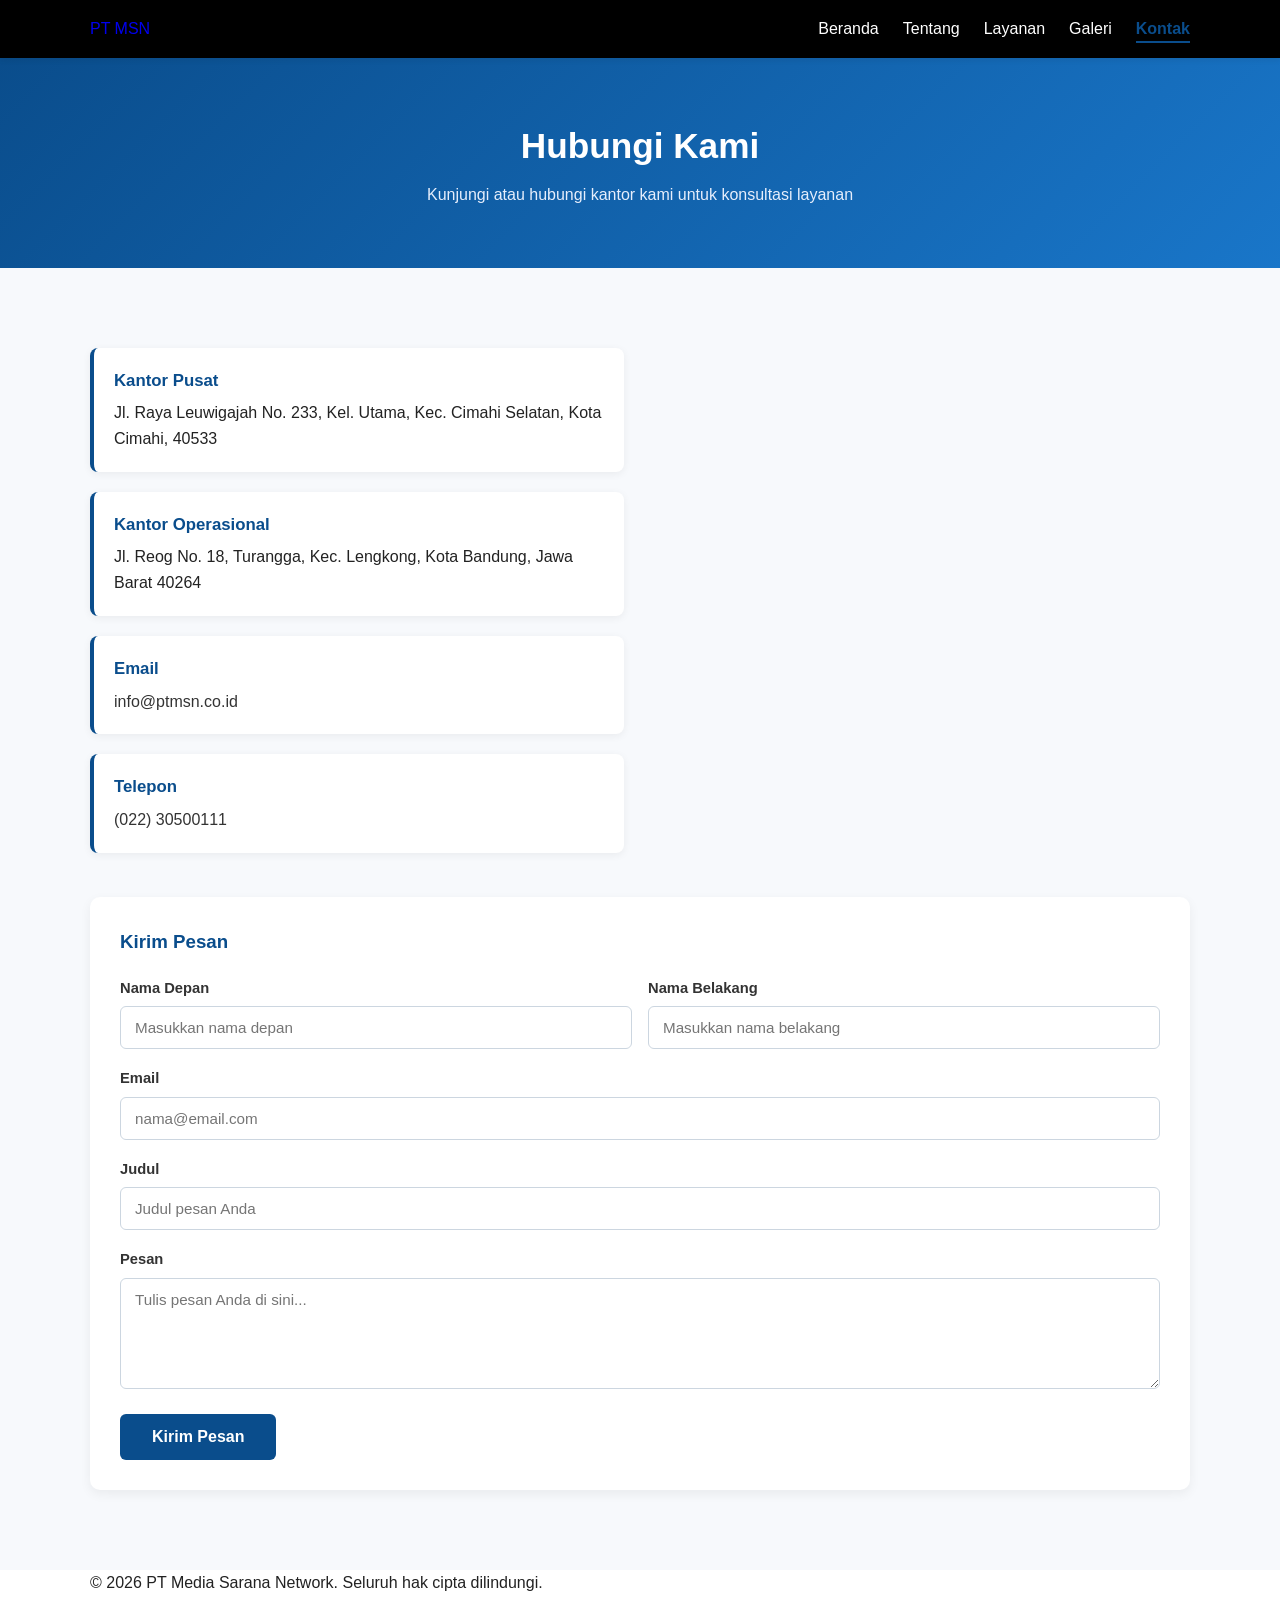
==== contact.html @ 2dfa94d7 "feat: tambah halaman gallery, contact, google maps, dan form kontak lengkap dengan styling" ====
<!DOCTYPE html>
<html lang="id">
<head>
  <meta charset="UTF-8">
  <meta name="viewport" content="width=device-width, initial-scale=1.0">
  <title>Kontak - PT Media Sarana Network</title>
  <link rel="stylesheet" href="css/style.css">
</head>
<body>

  <header class="site-header">
    <div class="container navbar">
      <a href="index.html" class="logo">PT MSN</a>
      <nav class="nav-menu">
        <ul>
          <li><a href="index.html">Beranda</a></li>
          <li><a href="about.html">Tentang</a></li>
          <li><a href="services.html">Layanan</a></li>
          <li><a href="gallery.html">Galeri</a></li>
          <li><a href="contact.html" class="active">Kontak</a></li>
        </ul>
      </nav>
    </div>
  </header>

  <main>
    <section class="page-banner">
      <div class="container">
        <h1>Hubungi Kami</h1>
        <p>Kunjungi atau hubungi kantor kami untuk konsultasi layanan</p>
      </div>
    </section>

    <section class="contact">
      <div class="container">
        <div class="contact-wrapper">

          <div class="contact-info">
            <div class="info-item">
              <h3>Kantor Pusat</h3>
              <p>Jl. Raya Leuwigajah No. 233, Kel. Utama, Kec. Cimahi Selatan, Kota Cimahi, 40533</p>
            </div>
            <div class="info-item">
              <h3>Kantor Operasional</h3>
              <p>Jl. Reog No. 18, Turangga, Kec. Lengkong, Kota Bandung, Jawa Barat 40264</p>
            </div>
            <div class="info-item">
              <h3>Email</h3>
              <p><a href="mailto:info@ptmsn.co.id">info@ptmsn.co.id</a></p>
            </div>
            <div class="info-item">
              <h3>Telepon</h3>
              <p><a href="tel:02230500111">(022) 30500111</a></p>
            </div>
          </div>

          <div class="contact-map">
            <iframe
              src="https://www.google.com/maps/embed?pb=!1m18!1m12!1m3!1d3960.9014613088307!2d107.53969801427687!3d-6.902386595012479!2m3!1f0!2f0!3f0!3m2!1i1024!2i768!4f13.1!3m3!1m2!1s0x2e68e5ba55b114ff%3A0xfdccda7ba321e730!2sJl.%20Raya%20Leuwigajah%20No.233%2C%20Utama%2C%20Kec.%20Cimahi%20Sel.%2C%20Kota%20Cimahi%2C%20Jawa%20Barat%2040533!5e0!3m2!1sid!2sid!4v1612411173907!5m2!1sid!2sid"
              width="100%"
              height="320"
              style="border:0;"
              allowfullscreen=""
              loading="lazy"
              referrerpolicy="no-referrer-when-downgrade"
              title="Lokasi Kantor PT Media Sarana Network">
            </iframe>
          </div>

          <div class="contact-form-wrapper">
            <h3>Kirim Pesan</h3>
            <form class="contact-form">
              <div class="form-row">
                <div class="form-group">
                  <label for="nama-depan">Nama Depan</label>
                  <input type="text" id="nama-depan" name="nama_depan" placeholder="Masukkan nama depan" required>
                </div>
                <div class="form-group">
                  <label for="nama-belakang">Nama Belakang</label>
                  <input type="text" id="nama-belakang" name="nama_belakang" placeholder="Masukkan nama belakang">
                </div>
              </div>

              <div class="form-group">
                <label for="email">Email</label>
                <input type="email" id="email" name="email" placeholder="nama@email.com" required>
              </div>

              <div class="form-group">
                <label for="judul">Judul</label>
                <input type="text" id="judul" name="judul" placeholder="Judul pesan Anda">
              </div>

              <div class="form-group">
                <label for="pesan">Pesan</label>
                <textarea id="pesan" name="pesan" rows="5" placeholder="Tulis pesan Anda di sini..." required></textarea>
              </div>

              <button type="submit" class="btn btn-cta">Kirim Pesan</button>
            </form>
          </div>

        </div>
      </div>
    </section>
  </main>

  <footer class="site-footer">
    <div class="container footer-content">
      <p>&copy; 2026 PT Media Sarana Network. Seluruh hak cipta dilindungi.</p>
      <div class="footer-links">
        <a href="index.html">Beranda</a>
        <a href="about.html">Tentang</a>
        <a href="services.html">Layanan</a>
        <a href="gallery.html">Galeri</a>
        <a href="contact.html">Kontak</a>
      </div>
    </div>
  </footer>

</body>
</html>
---- css/style.css ----
/* Reset dasar */
* {
  margin: 0;
  padding: 0;
  box-sizing: border-box;
}

body {
  font-family: 'Segoe UI', Arial, sans-serif;
  color: #222;
  line-height: 1.6;
}

.container {
  max-width: 1140px;
  margin: 0 auto;
  padding: 0 20px;
}

/* Header */
.site-header {
  background-color: #000000;
  box-shadow: 0 2px 6px rgba(0,0,0,0.08);
  position: sticky;
  top: 0;
  z-index: 100;
}

.navbar {
  display: flex;
  justify-content: space-between;
  align-items: center;
  padding-top: 16px;
  padding-bottom: 16px;
}

.logo {
    display: flex;
    align-items: center;
    text-decoration: none;
}

.logo img {
  height: 50px;
    width: auto;
}

.nav-menu ul {
  display: flex;
  list-style: none;
  gap: 24px;
}

.nav-menu a {
  text-decoration: none;
  color: #ffffff;
  font-weight: 500;
}

.nav-menu a:hover {
  color: #0a4d8c;
}
/* Hero */
.hero {
  background: linear-gradient(135deg, #0a4d8c, #1976c9);
  color: #fff;
  padding: 100px 0;
  text-align: center;
}

.hero-content h1 {
  font-size: 2.5rem;
  margin-bottom: 16px;
}

.hero-content p {
  font-size: 1.1rem;
  max-width: 600px;
  margin: 0 auto 28px auto;
  color: #e6eefc;
}

.btn {
  display: inline-block;
  padding: 14px 32px;
  border-radius: 6px;
  text-decoration: none;
  font-weight: 600;
  transition: background-color 0.2s ease;
}

.btn-cta {
  background-color: #ffffff;
  color: #0a4d8c;
}

.btn-cta:hover {
  background-color: #e6eefc;
}

.about{
    padding:80px 0;
    background:#f8f9fa;
}

.about h2{
    text-align:center;
}

.about p{
    text-align:center;
    max-width:800px;
    margin:auto;
}

.services{
    padding:80px 0;
    background:#eef4ff;
}

.service-grid{
    display:grid;
    grid-template-columns:repeat(auto-fit,minmax(220px,1fr));
    gap:20px;
}

.service-card{
    background:white;
    padding:20px;
    border-radius:10px;
    text-align:center;
}

/* Responsif - Tablet & Mobile */
@media (max-width: 768px) {
  .navbar {
    flex-direction: column;
    gap: 12px;
  }
  .nav-menu ul {
    flex-direction: column;
    text-align: center;
    gap: 12px;
  }
  .hero-content h1 {
    font-size: 1.8rem;
  }
  .hero {
    padding: 60px 0;
  }
}

/* ============================
   PAGE BANNER (Gallery & Contact)
============================ */
.page-banner {
  background: linear-gradient(135deg, #0a4d8c, #1976c9);
  color: #fff;
  padding: 60px 0;
  text-align: center;
}

.page-banner h1 {
  font-size: 2.2rem;
  margin-bottom: 8px;
}

.page-banner p {
  color: #e6eefc;
}

.nav-menu a.active {
  color: #0a4d8c;
  font-weight: 700;
  border-bottom: 2px solid #0a4d8c;
  padding-bottom: 4px;
}

/* ============================
   GALLERY
============================ */
.gallery {
  padding: 80px 0;
  background-color: #ffffff;
}

.gallery-grid {
  display: grid;
  grid-template-columns: repeat(3, 1fr);
  gap: 20px;
}

.gallery-item {
  position: relative;
  overflow: hidden;
  border-radius: 10px;
  box-shadow: 0 4px 12px rgba(0,0,0,0.08);
}

.gallery-item img {
  width: 100%;
  height: 220px;
  object-fit: cover;
  display: block;
  transition: transform 0.3s ease;
}

.gallery-item:hover img {
  transform: scale(1.08);
}

.gallery-item figcaption {
  position: absolute;
  bottom: 0;
  left: 0;
  right: 0;
  background: linear-gradient(to top, rgba(10,77,140,0.9), transparent);
  color: #fff;
  padding: 30px 12px 10px;
  font-size: 0.95rem;
  font-weight: 500;
  text-align: left;
}

/* ============================
   CONTACT
============================ */
.contact {
  padding: 80px 0;
  background-color: #f7f9fc;
}

.contact-wrapper {
  display: grid;
  grid-template-columns: 1fr 1fr;
  gap: 32px;
}

.contact-info {
  display: flex;
  flex-direction: column;
  gap: 20px;
}

.info-item {
  background: #fff;
  padding: 20px;
  border-radius: 8px;
  box-shadow: 0 2px 8px rgba(0,0,0,0.06);
  border-left: 4px solid #0a4d8c;
}

.info-item h3 {
  color: #0a4d8c;
  margin-bottom: 6px;
  font-size: 1.05rem;
}

.info-item a {
  color: #333;
  text-decoration: none;
}

.info-item a:hover {
  color: #0a4d8c;
  text-decoration: underline;
}

.contact-map iframe {
  width: 100%;
  height: 100%;
  min-height: 320px;
  border-radius: 8px;
}

/* Form Kontak */
.contact-form-wrapper {
  grid-column: 1 / -1;
  background: #fff;
  padding: 30px;
  border-radius: 10px;
  box-shadow: 0 4px 12px rgba(0,0,0,0.06);
  margin-top: 12px;
}

.contact-form-wrapper h3 {
  color: #0a4d8c;
  margin-bottom: 20px;
}

.form-row {
  display: grid;
  grid-template-columns: 1fr 1fr;
  gap: 16px;
}

.form-group {
  margin-bottom: 18px;
  text-align: left;
}

.form-group label {
  display: block;
  margin-bottom: 6px;
  font-weight: 600;
  color: #333;
  font-size: 0.92rem;
}

.form-group input,
.form-group textarea {
  width: 100%;
  padding: 12px 14px;
  border: 1px solid #ccd6e0;
  border-radius: 6px;
  font-family: inherit;
  font-size: 0.95rem;
  transition: border-color 0.2s ease;
}

.form-group input:focus,
.form-group textarea:focus {
  outline: none;
  border-color: #0a4d8c;
}

.contact-form .btn-cta {
  background-color: #0a4d8c;
  color: #fff;
  border: none;
  cursor: pointer;
  font-size: 1rem;
  padding: 14px 32px;
  border-radius: 6px;
  font-weight: 600;
}

.contact-form .btn-cta:hover {
  background-color: #08396b;
}

/* ============================
   RESPONSIF - Gallery & Contact
============================ */
@media (max-width: 992px) {
  .gallery-grid {
    grid-template-columns: repeat(2, 1fr);
  }
  .contact-wrapper {
    grid-template-columns: 1fr;
  }
}
@media (max-width: 576px) {
  .gallery-grid {
    grid-template-columns: 1fr;
  }
  .form-row {
    grid-template-columns: 1fr;
  }
}
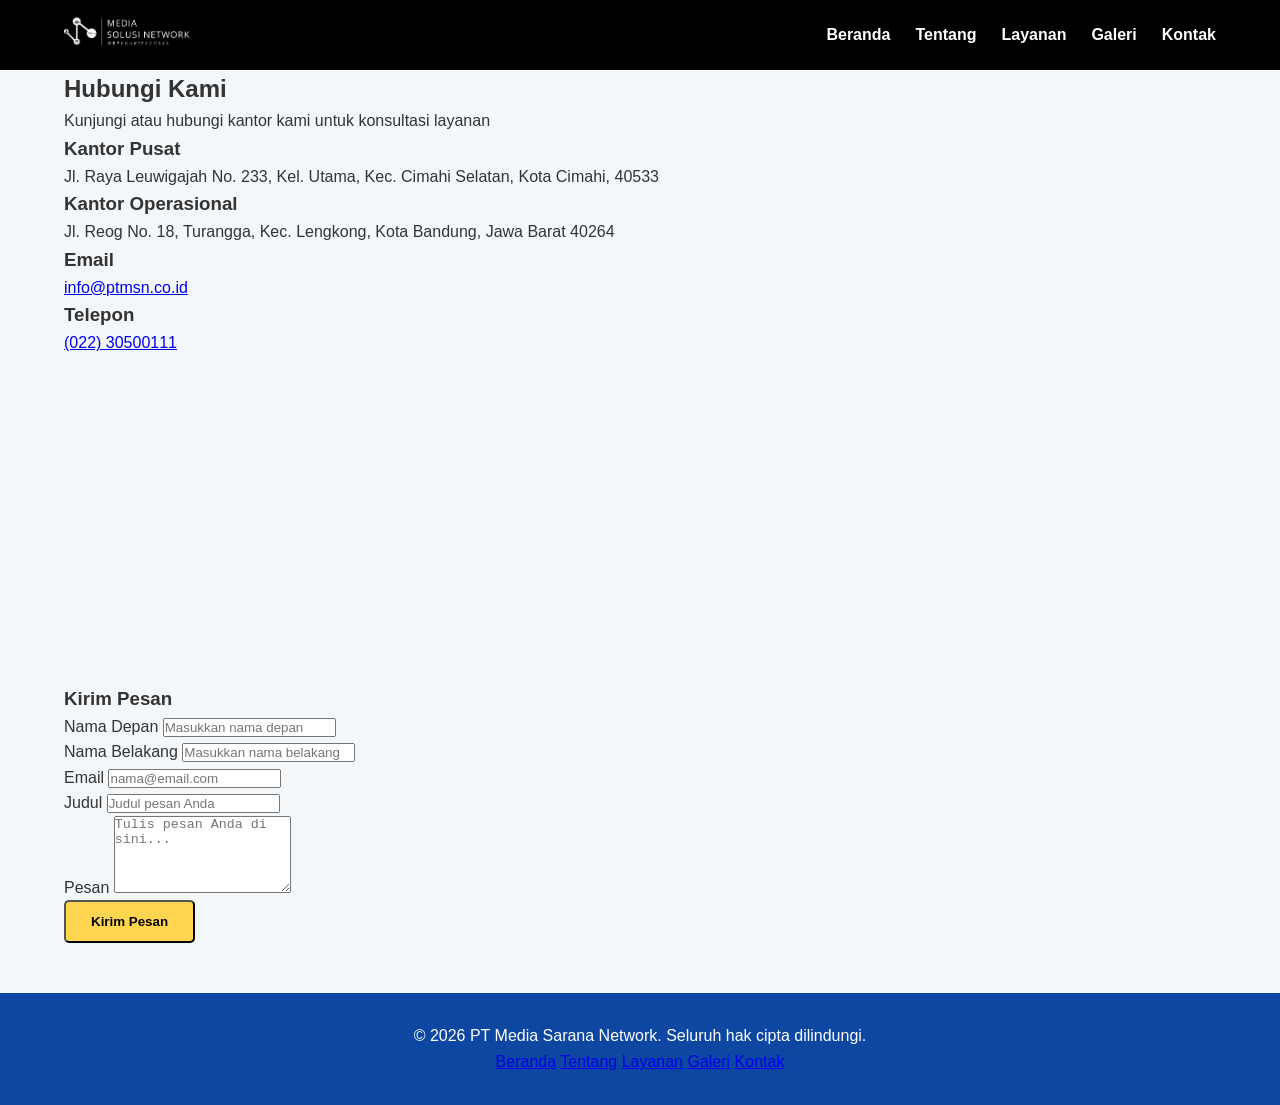
==== commit 63dd087f: "fix: perbaikan/penambahan pada halaman gallery/contact" ====
--- a/contact.html
+++ b/contact.html
@@ -10,7 +10,9 @@
 
   <header class="site-header">
     <div class="container navbar">
-      <a href="index.html" class="logo">PT MSN</a>
+       <a href="#hero" class="logo">
+      <img src="image/lOGO MSN PUTIH.png" alt="logo msn">
+    </a>
       <nav class="nav-menu">
         <ul>
           <li><a href="index.html">Beranda</a></li>
--- a/css/style.css
+++ b/css/style.css
@@ -1,360 +1,146 @@
-/* Reset dasar */
-* {
-  margin: 0;
-  padding: 0;
-  box-sizing: border-box;
+/* Reset */
+*{
+    margin: 0;
+    padding: 0;
+    box-sizing: border-box;
 }
 
-body {
-  font-family: 'Segoe UI', Arial, sans-serif;
-  color: #222;
-  line-height: 1.6;
+/* Body */
+body{
+    font-family: Arial, sans-serif;
+    background-color: #F4F7FA;
+    color: #333;
+    line-height: 1.6;
+
+    display: flex;
+    flex-direction: column;
+    min-height: 100vh;
 }
 
-.container {
-  max-width: 1140px;
-  margin: 0 auto;
-  padding: 0 20px;
+/* Main */
+main{
+    flex: 1;
+}
+
+/* Container */
+.container{
+    width: 90%;
+    max-width: 1200px;
+    margin: auto;
 }
 
 /* Header */
-.site-header {
-  background-color: #000000;
-  box-shadow: 0 2px 6px rgba(0,0,0,0.08);
-  position: sticky;
-  top: 0;
-  z-index: 100;
+.site-header{
+    background-color: black;
+    padding: 15px 0;
 }
 
-.navbar {
-  display: flex;
-  justify-content: space-between;
-  align-items: center;
-  padding-top: 16px;
-  padding-bottom: 16px;
+/* Navbar */
+.navbar{
+    display: flex;
+    justify-content: space-between;
+    align-items: center;
 }
 
-.logo {
-    display: flex;
-    align-items: center;
-    text-decoration: none;
+/* Logo */
+.logo img{
+    width: 130px;
 }
 
-.logo img {
-  height: 50px;
-    width: auto;
+/* Menu */
+.nav-menu ul{
+    display: flex;
+    list-style: none;
 }
 
-.nav-menu ul {
-  display: flex;
-  list-style: none;
-  gap: 24px;
+.nav-menu ul li{
+    margin-left: 25px;
 }
 
-.nav-menu a {
-  text-decoration: none;
-  color: #ffffff;
-  font-weight: 500;
+.nav-menu ul li a{
+    color: white;
+    text-decoration: none;
+    font-weight: bold;
 }
 
-.nav-menu a:hover {
-  color: #0a4d8c;
-}
-/* Hero */
-.hero {
-  background: linear-gradient(135deg, #0a4d8c, #1976c9);
-  color: #fff;
-  padding: 100px 0;
-  text-align: center;
+.nav-menu ul li a:hover{
+    color: #FFD54F;
 }
 
-.hero-content h1 {
-  font-size: 2.5rem;
-  margin-bottom: 16px;
+/* Hero */
+.hero{
+    background-color: #1565C0;
+    color: white;
+    text-align: center;
+    padding: 100px 20px;
 }
 
-.hero-content p {
-  font-size: 1.1rem;
-  max-width: 600px;
-  margin: 0 auto 28px auto;
-  color: #e6eefc;
+.hero h1{
+    font-size: 42px;
+    margin-bottom: 20px;
 }
 
-.btn {
-  display: inline-block;
-  padding: 14px 32px;
-  border-radius: 6px;
-  text-decoration: none;
-  font-weight: 600;
-  transition: background-color 0.2s ease;
+.hero p{
+    font-size: 18px;
+    margin-bottom: 30px;
 }
 
-.btn-cta {
-  background-color: #ffffff;
-  color: #0a4d8c;
+/* Button */
+.btn{
+    background-color: #FFD54F;
+    color: black;
+    text-decoration: none;
+    padding: 12px 25px;
+    border-radius: 5px;
+    font-weight: bold;
 }
 
-.btn-cta:hover {
-  background-color: #e6eefc;
+.btn:hover{
+    background-color: #FFC107;
 }
 
-.about{
-    padding:80px 0;
-    background:#f8f9fa;
+/* Highlight */
+.highlight{
+    padding: 60px 20px;
 }
 
-.about h2{
-    text-align:center;
+.highlight h2{
+    text-align: center;
+    color: #0D47A1;
+    margin-bottom: 40px;
 }
 
-.about p{
-    text-align:center;
-    max-width:800px;
-    margin:auto;
+.highlight-box{
+    display: flex;
+    justify-content: space-between;
+    gap: 20px;
+    flex-wrap: wrap;
 }
 
-.services{
-    padding:80px 0;
-    background:#eef4ff;
+.card{
+    flex: 1;
+    min-width: 230px;
+    background-color: white;
+    padding: 20px;
+    border-radius: 8px;
+    text-align: center;
+    box-shadow: 0 2px 8px rgba(0,0,0,0.15);
 }
 
-.service-grid{
-    display:grid;
-    grid-template-columns:repeat(auto-fit,minmax(220px,1fr));
-    gap:20px;
+.card h3{
+    color: #1565C0;
+    margin-bottom: 15px;
 }
 
-.service-card{
-    background:white;
-    padding:20px;
-    border-radius:10px;
-    text-align:center;
-}
-
-/* Responsif - Tablet & Mobile */
-@media (max-width: 768px) {
-  .navbar {
-    flex-direction: column;
-    gap: 12px;
-  }
-  .nav-menu ul {
-    flex-direction: column;
+/* Footer */
+.site-footer{
+    background-color: #0D47A1;
+    color: white;
     text-align: center;
-    gap: 12px;
-  }
-  .hero-content h1 {
-    font-size: 1.8rem;
-  }
-  .hero {
-    padding: 60px 0;
-  }
+    padding: 30px 20px;
+    margin-top: 50px;
 }
 
 /* ============================
    PAGE BANNER (Gallery & Contact)
-============================ */
-.page-banner {
-  background: linear-gradient(135deg, #0a4d8c, #1976c9);
-  color: #fff;
-  padding: 60px 0;
-  text-align: center;
-}
-
-.page-banner h1 {
-  font-size: 2.2rem;
-  margin-bottom: 8px;
-}
-
-.page-banner p {
-  color: #e6eefc;
-}
-
-.nav-menu a.active {
-  color: #0a4d8c;
-  font-weight: 700;
-  border-bottom: 2px solid #0a4d8c;
-  padding-bottom: 4px;
-}
-
-/* ============================
-   GALLERY
-============================ */
-.gallery {
-  padding: 80px 0;
-  background-color: #ffffff;
-}
-
-.gallery-grid {
-  display: grid;
-  grid-template-columns: repeat(3, 1fr);
-  gap: 20px;
-}
-
-.gallery-item {
-  position: relative;
-  overflow: hidden;
-  border-radius: 10px;
-  box-shadow: 0 4px 12px rgba(0,0,0,0.08);
-}
-
-.gallery-item img {
-  width: 100%;
-  height: 220px;
-  object-fit: cover;
-  display: block;
-  transition: transform 0.3s ease;
-}
-
-.gallery-item:hover img {
-  transform: scale(1.08);
-}
-
-.gallery-item figcaption {
-  position: absolute;
-  bottom: 0;
-  left: 0;
-  right: 0;
-  background: linear-gradient(to top, rgba(10,77,140,0.9), transparent);
-  color: #fff;
-  padding: 30px 12px 10px;
-  font-size: 0.95rem;
-  font-weight: 500;
-  text-align: left;
-}
-
-/* ============================
-   CONTACT
-============================ */
-.contact {
-  padding: 80px 0;
-  background-color: #f7f9fc;
-}
-
-.contact-wrapper {
-  display: grid;
-  grid-template-columns: 1fr 1fr;
-  gap: 32px;
-}
-
-.contact-info {
-  display: flex;
-  flex-direction: column;
-  gap: 20px;
-}
-
-.info-item {
-  background: #fff;
-  padding: 20px;
-  border-radius: 8px;
-  box-shadow: 0 2px 8px rgba(0,0,0,0.06);
-  border-left: 4px solid #0a4d8c;
-}
-
-.info-item h3 {
-  color: #0a4d8c;
-  margin-bottom: 6px;
-  font-size: 1.05rem;
-}
-
-.info-item a {
-  color: #333;
-  text-decoration: none;
-}
-
-.info-item a:hover {
-  color: #0a4d8c;
-  text-decoration: underline;
-}
-
-.contact-map iframe {
-  width: 100%;
-  height: 100%;
-  min-height: 320px;
-  border-radius: 8px;
-}
-
-/* Form Kontak */
-.contact-form-wrapper {
-  grid-column: 1 / -1;
-  background: #fff;
-  padding: 30px;
-  border-radius: 10px;
-  box-shadow: 0 4px 12px rgba(0,0,0,0.06);
-  margin-top: 12px;
-}
-
-.contact-form-wrapper h3 {
-  color: #0a4d8c;
-  margin-bottom: 20px;
-}
-
-.form-row {
-  display: grid;
-  grid-template-columns: 1fr 1fr;
-  gap: 16px;
-}
-
-.form-group {
-  margin-bottom: 18px;
-  text-align: left;
-}
-
-.form-group label {
-  display: block;
-  margin-bottom: 6px;
-  font-weight: 600;
-  color: #333;
-  font-size: 0.92rem;
-}
-
-.form-group input,
-.form-group textarea {
-  width: 100%;
-  padding: 12px 14px;
-  border: 1px solid #ccd6e0;
-  border-radius: 6px;
-  font-family: inherit;
-  font-size: 0.95rem;
-  transition: border-color 0.2s ease;
-}
-
-.form-group input:focus,
-.form-group textarea:focus {
-  outline: none;
-  border-color: #0a4d8c;
-}
-
-.contact-form .btn-cta {
-  background-color: #0a4d8c;
-  color: #fff;
-  border: none;
-  cursor: pointer;
-  font-size: 1rem;
-  padding: 14px 32px;
-  border-radius: 6px;
-  font-weight: 600;
-}
-
-.contact-form .btn-cta:hover {
-  background-color: #08396b;
-}
-
-/* ============================
-   RESPONSIF - Gallery & Contact
-============================ */
-@media (max-width: 992px) {
-  .gallery-grid {
-    grid-template-columns: repeat(2, 1fr);
-  }
-  .contact-wrapper {
-    grid-template-columns: 1fr;
-  }
-}
-@media (max-width: 576px) {
-  .gallery-grid {
-    grid-template-columns: 1fr;
-  }
-  .form-row {
-    grid-template-columns: 1fr;
-  }
 }
